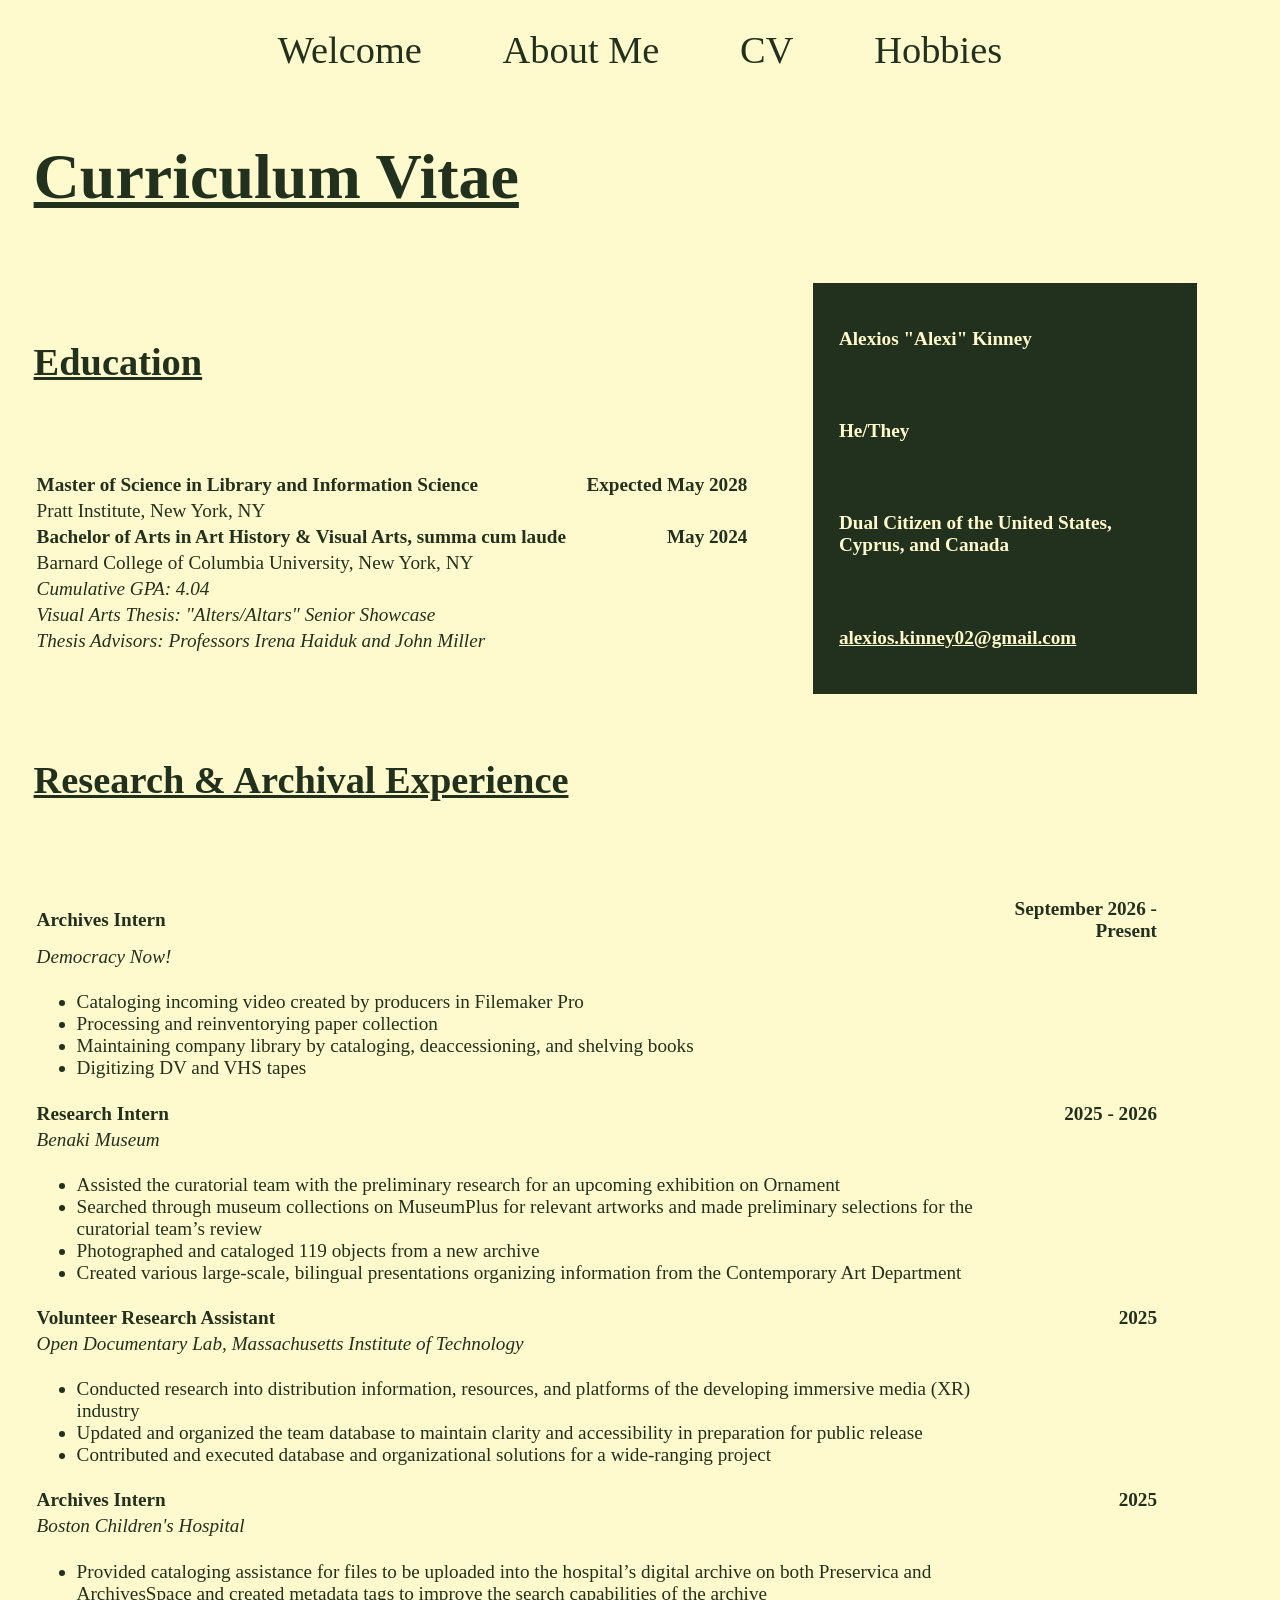
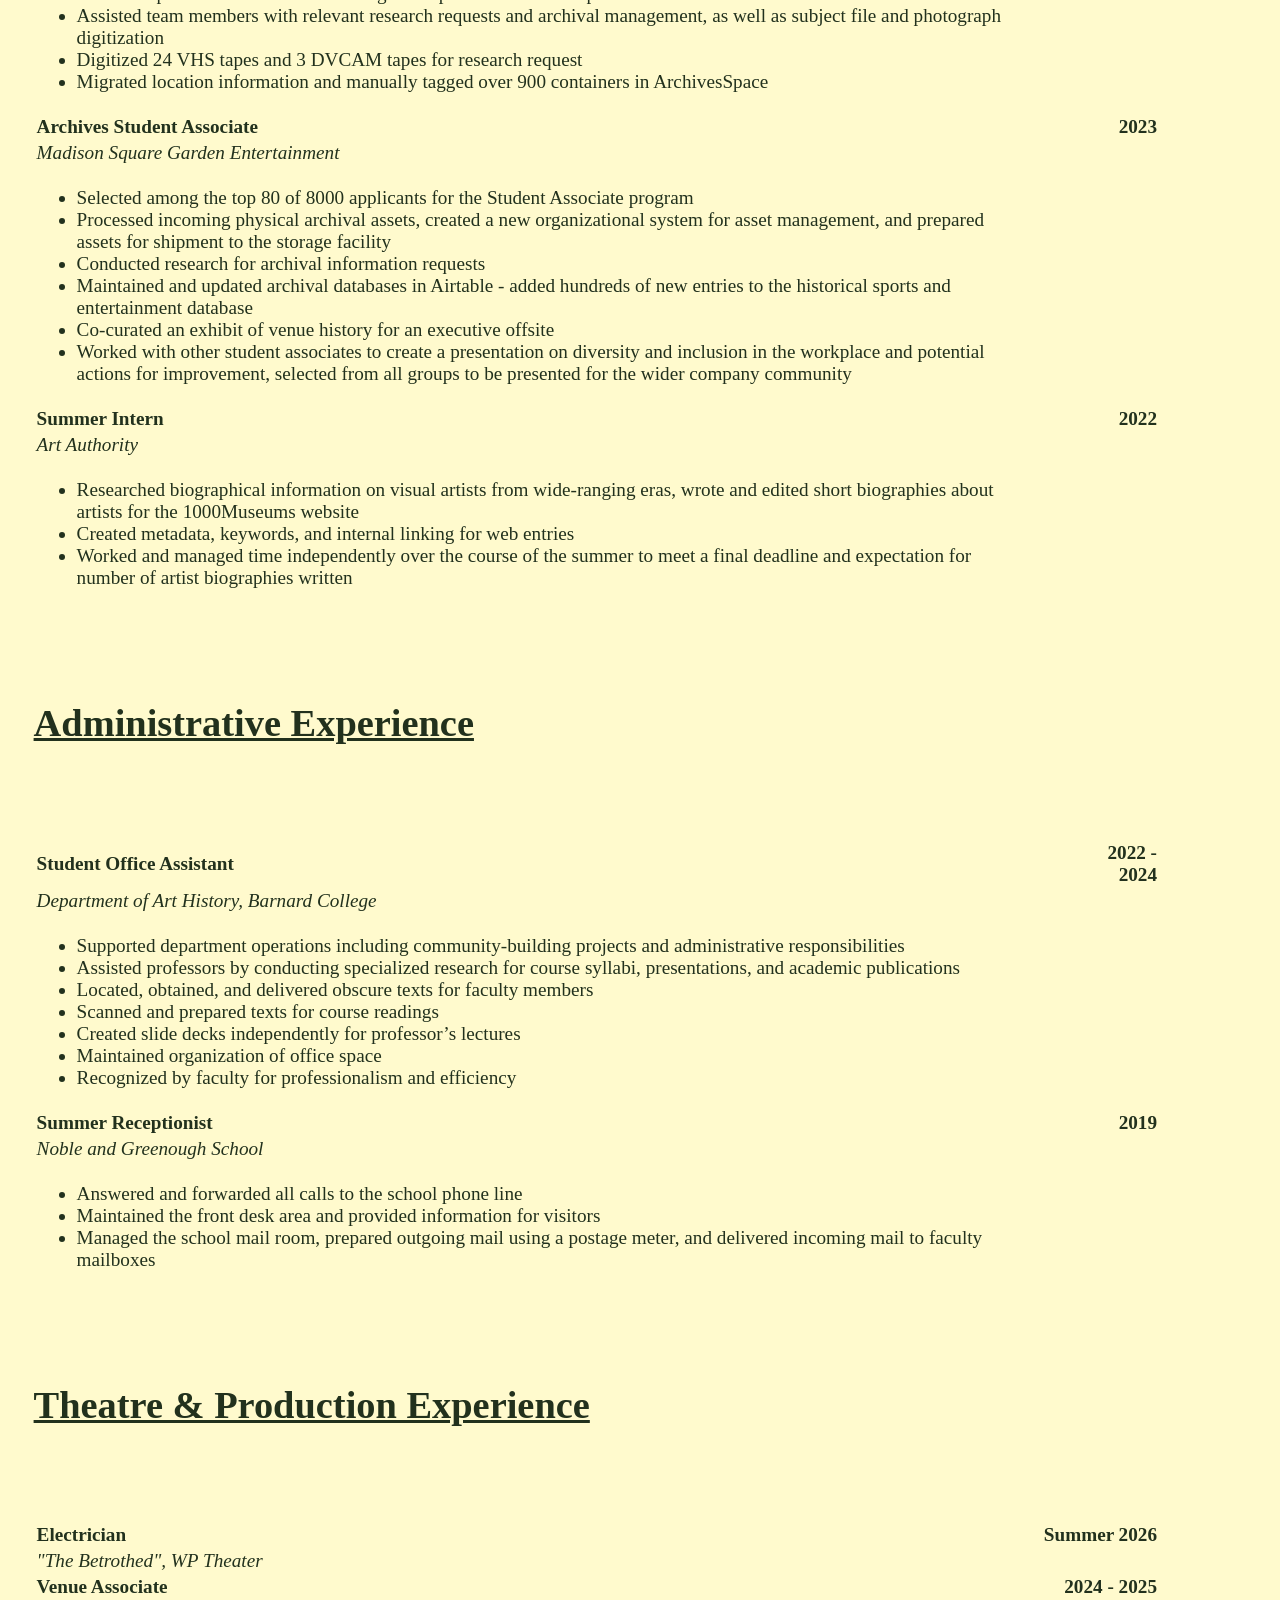
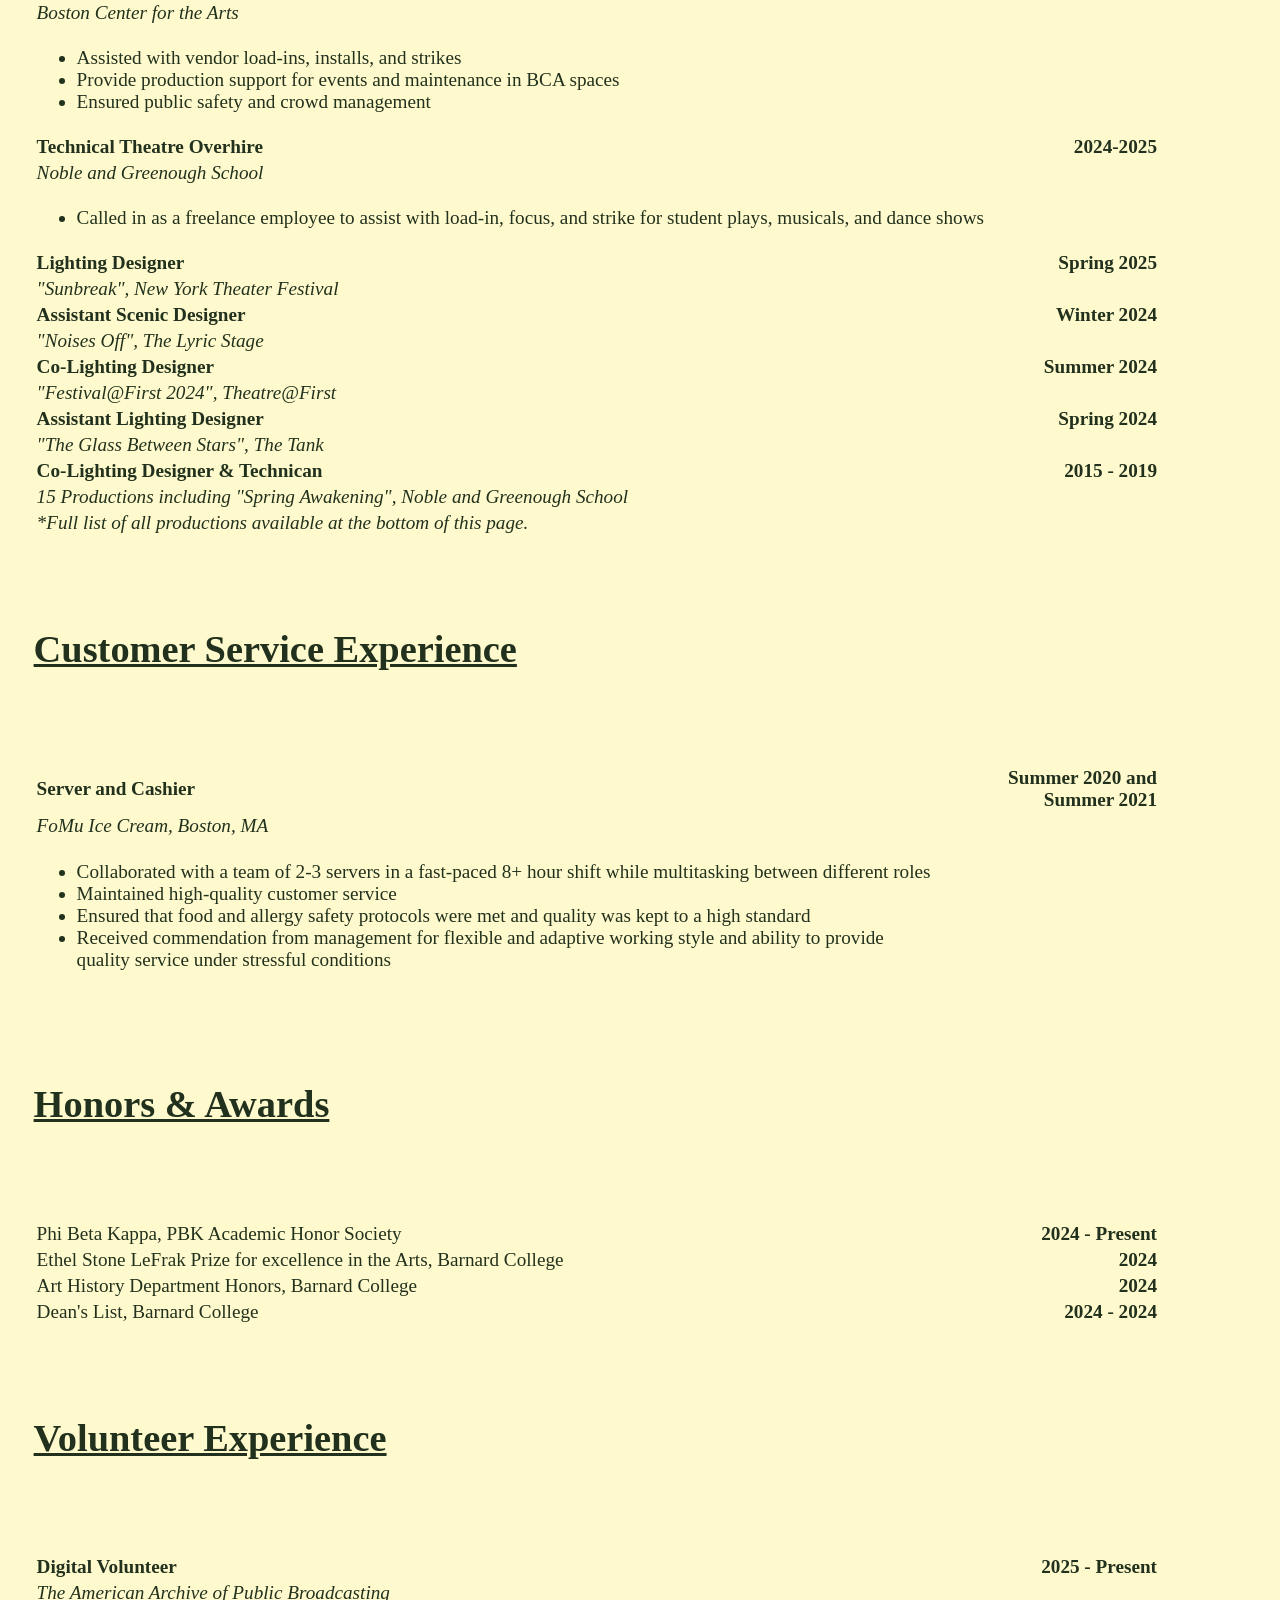
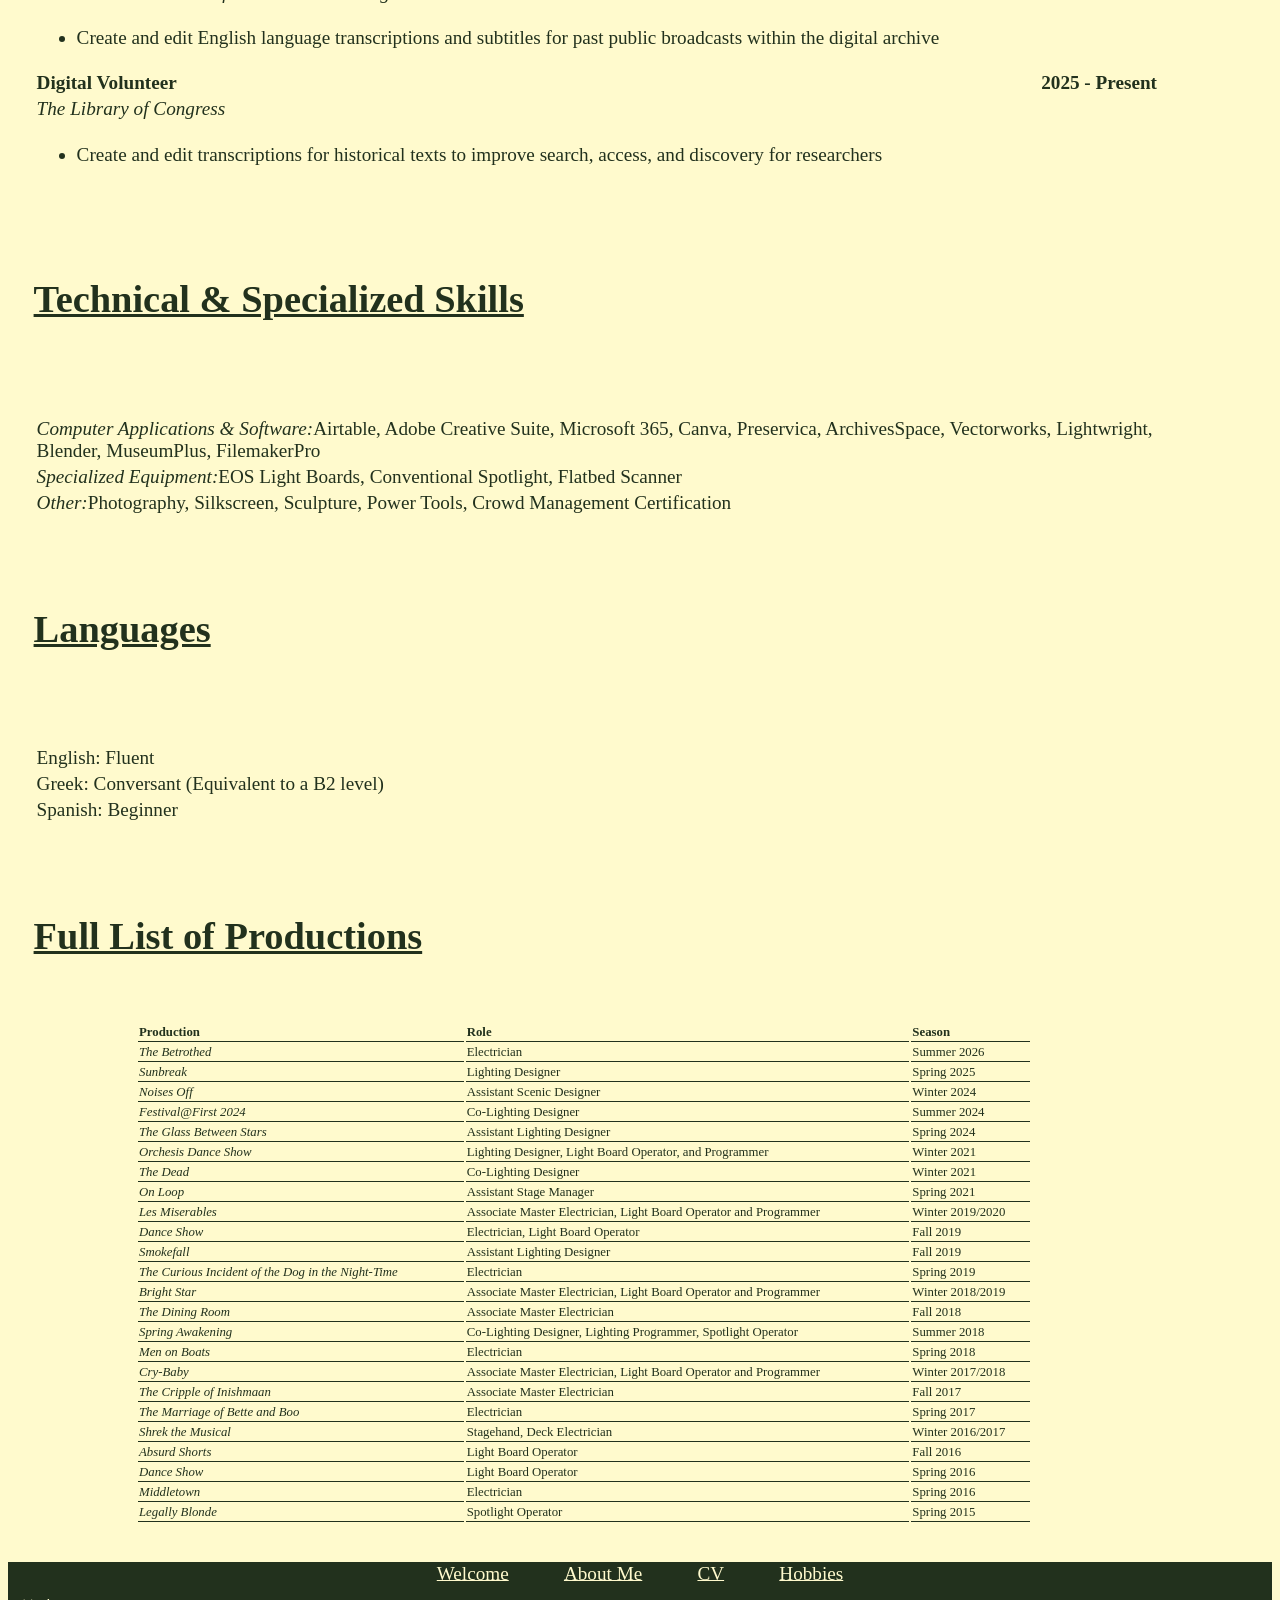
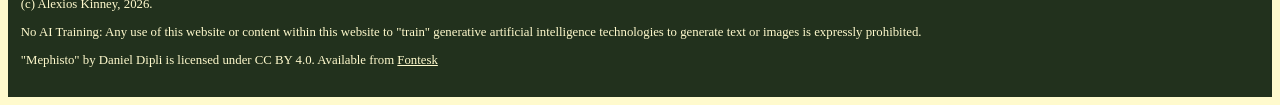
==== cv.html @ 1613f90e "Add files via upload" ====
<!doctype html>
<html lang="en">
    <head>
        <meta charset="UTF-8">
        <title>CV | Alexi's Site</title>
        <meta name="description" content="The author's curriculum vitae">
        <meta name="keywords" content="HTML, webpage, professional, libraries, archives, CV">
        <meta name="author" content="Alexios Kinney">
        <link rel="stylesheet" href="site_style.css">
    </head>

    <body>
        <div class="navigation">
            <a class="my-links" href="index.html">Welcome</a>
            <a class="my-links" href="aboutMe.html">About Me</a>
            <a class="my-links" href="cv.html">CV</a>
            <a class="my-links" href="hobbies.html">Hobbies</a>

        </div>

        <div class="heading_justified">
            <h1 class="about-title">Curriculum Vitae</h1>
        </div>
        <div class="row">
            <div class="cv-column-left">
                <div class="education">
                    <h2 class="cv-title">Education</h2>
                    <table class="education-tables">
                        <tr>
                            <th></th>
                            <th></th>
                        </tr>
                        <tr>
                            <!--Consulted W3Schools Website for Text Formatting: https://www.w3schools.com/html/html_formatting.asp-->
                            <!--The tables were already getting to busy, I found it easier to include HTML formatting over CSS-->
                            <td><strong>Master of Science in Library and Information Science</strong></td>
                            <td class="table-justify"><strong>Expected May 2028</strong></td>
                        </tr>
                        <tr>
                            <td>Pratt Institute, New York, NY</td>
                            <td></td>
                        </tr>
                        <tr>
                            <td><strong>Bachelor of Arts in Art History & Visual Arts, summa cum laude</strong></td>
                            <td class="table-justify"><strong>May 2024</strong></td>
                        </tr>
                        <tr>
                            <td>Barnard College of Columbia University, New York, NY</td>
                            <td></td>
                        </tr>
                        <tr>
                            <td><em>Cumulative GPA: 4.04</em></td>
                            <td></td>
                        </tr>
                         <tr>
                            <td><em>Visual Arts Thesis: "Alters/Altars" Senior Showcase</em></td>
                            <td></td>
                        </tr>
                         <tr>
                            <td><em>Thesis Advisors: Professors Irena Haiduk and John Miller</em></td>
                            <td></td>
                        </tr>
                    </table>
                </div>
            </div>
            <div class="bio-column-right">
                <h3 class="bio-info">Alexios "Alexi" Kinney</h3>
                <h3 class="bio-info">He/They</h3>
                <h3 class="bio-info">Dual Citizen of the United States, Cyprus, and Canada</h3>
                <h3 class="bio-info"><a class="outer-links" href="mailto:alexios.kinney02@gmail.com">alexios.kinney02@gmail.com</a></h3>
            </div>
        </div>
            <div class="cv-body">
                <div class="ra_experience">
                    <h3 class="cv-title">Research & Archival Experience</h3>
                    <table class="tables">
                         <tr>
                            <th></th>
                            <th></th>
                        </tr>
                        <tr>
                            <td><strong>Archives Intern</strong></td>
                            <td class="table-justify"><strong>September 2026 - Present</strong></td>
                        </tr>
                        <tr>
                            <td><em>Democracy Now!</em></td>
                            <td></td>
                        </tr>
                        <tr>
                            <td>
                                <ul>
                                    <li>Cataloging incoming video created by producers in Filemaker Pro</li>
                                    <li>Processing and reinventorying paper collection</li>
                                    <li>Maintaining company library by cataloging, deaccessioning, and shelving books</li>
                                    <li>Digitizing DV and VHS tapes</li>
                                </ul>
                            </td>
                        </tr>
                         <tr>
                            <td><strong>Research Intern</strong></td>
                            <td class="table-justify"><strong>2025 - 2026</strong></td>
                        </tr>
                        <tr>
                            <td><em>Benaki Museum</em></td>
                            <td></td>
                        </tr>
                        <tr>
                            <td>
                                <ul>
                                    <li>Assisted the curatorial team with the preliminary research for an upcoming exhibition on Ornament</li>
                                    <li>Searched through museum collections on MuseumPlus for relevant artworks and made preliminary selections for the curatorial team’s review</li>
                                    <li>Photographed and cataloged 119 objects from a new archive</li>
                                    <li>Created various large-scale, bilingual presentations organizing information from the Contemporary Art Department</li>
                                </ul>
                            </td>
                        </tr>
                          <tr>
                            <td><strong>Volunteer Research Assistant</strong></td>
                            <td class="table-justify"><strong>2025</strong></td>
                        </tr>
                        <tr>
                            <td><em>Open Documentary Lab, Massachusetts Institute of Technology</em></td>
                            <td></td>
                        </tr>
                        <tr>
                            <td>
                                <ul>
                                    <li>Conducted research into distribution information, resources, and platforms of the developing immersive media (XR) industry</li>
                                    <li>Updated and organized the team database to maintain clarity and accessibility in preparation for public release</li>
                                    <li>Contributed and executed database and organizational solutions for a wide-ranging project</li>
                                </ul>
                            </td>
                        </tr>
                         <tr>
                            <td><strong>Archives Intern</strong></td>
                            <td class="table-justify"><strong>2025</strong></td>
                        </tr>
                        <tr>
                            <td><em>Boston Children's Hospital</em></td>
                            <td></td>
                        </tr>
                        <tr>
                            <td>
                                <ul>
                                    <li>Provided cataloging assistance for files to be uploaded into the hospital’s digital archive on both Preservica and ArchivesSpace and created metadata tags to improve the search capabilities of the archive</li>
                                    <li>Assisted team members with relevant research requests and archival management, as well as subject file and photograph digitization</li>
                                    <li>Digitized 24 VHS tapes and 3 DVCAM tapes for research request</li>
                                    <li>Migrated location information and manually tagged over 900 containers in ArchivesSpace</li>
                                </ul>
                            </td>
                        </tr>
                        <tr>
                            <td><strong>Archives Student Associate</strong></td>
                            <td class="table-justify"><strong>2023</strong></td>
                        </tr>
                        <tr>
                            <td><em>Madison Square Garden Entertainment</em></td>
                            <td></td>
                        </tr>
                        <tr>
                            <td>
                                <ul>
                                    <li>Selected among the top 80 of 8000 applicants for the Student Associate program</li>
                                    <li>Processed incoming physical archival assets, created a new organizational system for asset management, and prepared assets for shipment to the storage facility</li>
                                    <li>Conducted research for archival information requests</li>
                                    <li>Maintained and updated archival databases in Airtable - added hundreds of new entries to the historical sports and entertainment database</li>
                                    <li>Co-curated an exhibit of venue history for an executive offsite</li>
                                    <li>Worked with other student associates to create a presentation on diversity and inclusion in the workplace and potential actions for improvement, selected from all groups to be presented for the wider company community</li>
                                </ul>
                            </td>
                        </tr>
                         <tr>
                            <td><strong>Summer Intern</strong></td>
                            <td class="table-justify"><strong>2022</strong></td>
                        </tr>
                        <tr>
                            <td><em>Art Authority</em></td>
                            <td></td>
                        </tr>
                        <tr>
                            <td>
                                <ul>
                                    <li>Researched biographical information on visual artists from wide-ranging eras, wrote and edited short biographies about artists for the 1000Museums website</li>
                                    <li>Created metadata, keywords, and internal linking for web entries</li>
                                    <li>Worked and managed time independently over the course of the summer to meet a final deadline and expectation for number of artist biographies written</li>
                                </ul>
                            </td>
                        </tr>
                    </table>
                </div>
                <div class="a-experience">
                    <h3 class="cv-title">Administrative Experience</h3>
                    <table class="tables">
                         <tr>
                            <th></th>
                            <th></th>
                        </tr>
                        <tr>
                            <td><strong>Student Office Assistant</strong></td>
                            <td class="table-justify"><strong>2022 - 2024</strong></td>
                        </tr>
                        <tr>
                            <td><em>Department of Art History, Barnard College</em></td>
                            <td></td>
                        </tr>
                        <tr>
                            <td>
                                <ul>
                                    <li>Supported department operations including community-building projects and administrative responsibilities</li>
                                    <li>Assisted professors by conducting specialized research for course syllabi, presentations, and academic publications</li>
                                    <li>Located, obtained, and delivered obscure texts for faculty members</li>
                                    <li>Scanned and prepared texts for course readings</li>
                                    <li>Created slide decks independently for professor’s lectures</li>
                                    <li>Maintained organization of office space</li>
                                    <li>Recognized by faculty for professionalism and efficiency</li>
                                </ul>
                            </td>
                        </tr>
                        <tr>
                            <td><strong>Summer Receptionist</strong></td>
                            <td class="table-justify"><strong>2019</strong></td>
                        </tr>
                        <tr>
                            <td><em>Noble and Greenough School</em></td>
                            <td></td>
                        </tr>
                        <tr>
                            <td>
                                <ul>
                                    <li>Answered and forwarded all calls to the school phone line</li>
                                    <li>Maintained the front desk area and provided information for visitors</li>
                                    <li>Managed the school mail room, prepared outgoing mail using a postage meter, and delivered incoming mail to faculty mailboxes</li>
                                </ul>
                            </td>
                        </tr>
                        </table>
                </div>
                <div class="tp-experience">
                    <h3 class="cv-title">Theatre & Production Experience</h3>
                    <table class="tables">
                         <tr>
                            <th></th>
                            <th></th>
                        </tr>
                        <tr>
                            <td><strong>Electrician</strong></td>
                            <td class="table-justify"><strong>Summer 2026</strong></td>
                        </tr>
                        <tr>
                            <td><em>"The Betrothed", WP Theater</em></td>
                        </tr>
                        <tr>
                            <td><strong>Venue Associate</strong></td>
                            <td class="table-justify"><strong>2024 - 2025</strong></td>
                        </tr>
                        <tr>
                            <td><em>Boston Center for the Arts</em></td>
                            <td></td>
                        </tr>
                        <tr>
                            <td>
                                <ul>
                                    <li>Assisted with vendor load-ins, installs, and strikes</li>
                                    <li>Provide production support for events and maintenance in BCA spaces</li>
                                    <li>Ensured public safety and crowd management</li>
                                </ul>
                            </td>
                        </tr>
                        <tr>
                            <td><strong>Technical Theatre Overhire</strong></td>
                            <td class="table-justify"><strong>2024-2025</strong></td>
                        </tr>
                        <tr>
                            <td><em>Noble and Greenough School</em></td>
                            <td></td>
                        </tr>
                        <tr>
                            <td>
                                <ul>
                                    <li>Called in as a freelance employee to assist with load-in, focus, and strike for student plays, musicals, and dance shows</li>
                                </ul>
                            </td>
                        </tr>
                         <tr>
                            <td><strong>Lighting Designer</strong></td>
                            <td class="table-justify"><strong>Spring 2025</strong></td>
                        </tr>
                        <tr>
                            <td><em>"Sunbreak", New York Theater Festival</em></td>
                            <td></td>
                        </tr>
                         <tr>
                            <td><strong>Assistant Scenic Designer</strong></td>
                            <td class="table-justify"><strong>Winter 2024</strong></td>
                        </tr>
                        <tr>
                            <td><em>"Noises Off", The Lyric Stage</em></td>
                            <td></td>
                        </tr>
                         <tr>
                            <td><strong>Co-Lighting Designer</strong></td>
                            <td class="table-justify"><strong>Summer 2024</strong></td>
                        </tr>
                        <tr>
                            <td><em>"Festival@First 2024", Theatre@First</em></td>
                            <td></td>
                        </tr>
                         <tr>
                            <td><strong>Assistant Lighting Designer</strong></td>
                            <td class="table-justify"><strong>Spring 2024</strong></td>
                        </tr>
                        <tr>
                            <td><em>"The Glass Between Stars", The Tank</em></td>
                            <td></td>
                        </tr>
                         <tr>
                            <td><strong>Co-Lighting Designer & Technican</strong></td>
                            <td class="table-justify"><strong>2015 - 2019</strong></td>
                        </tr>
                        <tr>
                            <td><em>15 Productions including "Spring Awakening", Noble and Greenough School</em></td>
                            <td></td>
                        </tr>
                        <tr>
                            <td><em>*Full list of all productions available at the bottom of this page.</em></td>
                            <td></td>
                        </tr>
                        </table>
                </div>
                <div class="cs-experience">
                    <h3 class="cv-title">Customer Service Experience</h3>
                    <table class="tables">
                         <tr>
                            <th></th>
                            <th></th>
                        </tr>
                        <tr>
                            <td><strong>Server and Cashier</strong></td>
                            <td class="table-justify"><strong>Summer 2020 and Summer 2021</strong></td>
                        </tr>
                        <tr>
                            <td><em>FoMu Ice Cream, Boston, MA</em></td>
                            <td></td>
                        </tr>
                        <tr>
                            <td>
                                <ul>
                                    <li>Collaborated with a team of 2-3 servers in a fast-paced 8+ hour shift while multitasking between different roles</li>
                                    <li>Maintained high-quality customer service</li>
                                    <li>Ensured that food and allergy safety protocols were met and quality was kept to a high standard</li>
                                    <li>Received commendation from management for flexible and adaptive working style and ability to provide quality service under stressful conditions</li>
                                </ul>
                            </td>
                        </tr>
                        </table>
                </div>
                <div class="honors-awards">
                    <h3 class="cv-title">Honors & Awards</h3>
                    <table class="tables">
                        <tr>
                            <th></th>
                            <th></th>
                        </tr>
                        <tr>
                            <td>Phi Beta Kappa, PBK Academic Honor Society</td>
                            <td class="table-justify"><strong>2024 - Present</strong></td>
                        </tr>
                        <tr>
                            <td>Ethel Stone LeFrak Prize for excellence in the Arts, Barnard College</td>
                            <td class="table-justify"><strong>2024</strong></td>
                        </tr>
                        <tr>
                            <td>Art History Department Honors, Barnard College</td>
                            <td class="table-justify"><strong>2024</strong></td>
                        </tr>
                        <tr>
                            <td>Dean's List, Barnard College</td>
                            <td class="table-justify"><strong>2024 - 2024</strong></td>
                        </tr>
                    </table>
                </div>
                <div class="volunteer-experience">
                    <h3 class="cv-title">Volunteer Experience</h3>
                    <table class="tables">
                         <tr>
                            <th></th>
                            <th></th>
                        </tr>
                        <tr>
                            <td><strong>Digital Volunteer</strong></td>
                            <td class="table-justify"><strong>2025 - Present</strong></td>
                        </tr>
                        <tr>
                            <td><em>The American Archive of Public Broadcasting</em></td>
                            <td></td>
                        </tr>
                        <tr>
                            <td>
                                <ul>
                                    <li>Create and edit English language transcriptions and subtitles for past public broadcasts within the digital archive</li>
                                </ul>
                            </td>
                        </tr>
                        <tr>
                            <td><strong>Digital Volunteer</strong></td>
                            <td class="table-justify"><strong>2025 - Present</strong></td>
                        </tr>
                        <tr>
                            <td><em>The Library of Congress</em></td>
                            <td></td>
                        </tr>
                        <tr>
                            <td>
                                <ul>
                                    <li>Create and edit transcriptions for historical texts to improve search, access, and discovery for researchers</li>
                                </ul>
                            </td>
                        </tr>
                        </table>
                </div>
                <div class="tech-skills">
                    <h3 class="cv-title">Technical & Specialized Skills</h3>
                    <table class="tables">
                        <tr>
                            <th></th>
                        </tr>
                        <tr>
                            <td><em>Computer Applications & Software:</em>Airtable, Adobe Creative Suite, Microsoft 365, Canva, Preservica, ArchivesSpace, Vectorworks, Lightwright, Blender, MuseumPlus, FilemakerPro</td>
                        </tr>
                        <tr>
                            <td><em>Specialized Equipment:</em>EOS Light Boards, Conventional Spotlight, Flatbed Scanner</td>
                        </tr>
                        <tr>
                            <td><em>Other:</em>Photography, Silkscreen, Sculpture, Power Tools, Crowd Management Certification</td>
                        </tr>
                    </table>
                </div>
                <div class="languages">
                    <h3 class="cv-title">Languages</h3>
                    <table class="tables">
                        <tr>
                            <th></th>
                        </tr>
                        <tr>
                            <td>English: Fluent</td>
                        </tr>
                        <tr>
                            <td>Greek: Conversant (Equivalent to a B2 level)</td>
                        </tr>
                        <tr>
                            <td>Spanish: Beginner</td>
                        </tr>
                    </table>
                </div>
                <div class="full-list-productions">
                    <h3 class="cv-title">Full List of Productions</h3>
                    <table id="cv-productions">
                        <tr>
                            <th class="productions-table-borders"><strong>Production</strong></th>
                            <th class="productions-table-borders"><strong>Role</strong></th>
                            <th class="productions-table-borders"><strong>Season</strong></th>
                        </tr>
                        <tr>
                            <td class="productions-table-borders"><em>The Betrothed</em></td>
                            <td class="productions-table-borders">Electrician</td>
                            <td class="productions-table-borders">Summer 2026</td>
                        </tr>
                        <tr>
                            <td class="productions-table-borders"><em>Sunbreak</em></td>
                            <td class="productions-table-borders">Lighting Designer</td>
                            <td class="productions-table-borders">Spring 2025</td>
                        </tr>
                        <tr>
                            <td class="productions-table-borders"><em>Noises Off</em></td>
                            <td class="productions-table-borders">Assistant Scenic Designer</td>
                            <td class="productions-table-borders">Winter 2024</td>
                        </tr>
                        <tr>
                            <td class="productions-table-borders"><em>Festival@First 2024</em></td>
                            <td class="productions-table-borders">Co-Lighting Designer</td>
                            <td class="productions-table-borders">Summer 2024</td>
                        </tr>
                        <tr>
                            <td class="productions-table-borders"><em>The Glass Between Stars</em></td>
                            <td class="productions-table-borders">Assistant Lighting Designer</td>
                            <td class="productions-table-borders">Spring 2024</td>
                        </tr>
                        <tr>
                            <td class="productions-table-borders"><em>Orchesis Dance Show</em></td>
                            <td class="productions-table-borders">Lighting Designer, Light Board Operator, and Programmer</td>
                            <td class="productions-table-borders">Winter 2021</td>
                        </tr>
                        <tr>
                            <td class="productions-table-borders"><em>The Dead</em></td>
                            <td class="productions-table-borders">Co-Lighting Designer</td>
                            <td class="productions-table-borders">Winter 2021</td>
                        </tr>
                        <tr>
                            <td class="productions-table-borders"><em>On Loop</em></td>
                            <td class="productions-table-borders">Assistant Stage Manager</td>
                            <td class="productions-table-borders">Spring 2021</td>
                        </tr>
                        <tr>
                            <td class="productions-table-borders"><em>Les Miserables</em></td>
                            <td class="productions-table-borders">Associate Master Electrician, Light Board Operator and Programmer</td>
                            <td class="productions-table-borders">Winter 2019/2020</td>
                        </tr>
                        <tr>
                            <td class="productions-table-borders"><em>Dance Show</em></td>
                            <td class="productions-table-borders">Electrician, Light Board Operator</td>
                            <td class="productions-table-borders">Fall 2019</td>
                        </tr>
                        <tr>
                            <td class="productions-table-borders"><em>Smokefall</em></td>
                            <td class="productions-table-borders">Assistant Lighting Designer</td>
                            <td class="productions-table-borders">Fall 2019</td>
                        </tr>
                        <tr>
                            <td class="productions-table-borders"><em>The Curious Incident of the Dog in the Night-Time</em></td>
                            <td class="productions-table-borders">Electrician</td>
                            <td class="productions-table-borders">Spring 2019</td>
                        </tr>
                        <tr>
                            <td class="productions-table-borders"><em>Bright Star</em></td>
                            <td class="productions-table-borders">Associate Master Electrician, Light Board Operator and Programmer</td>
                            <td class="productions-table-borders">Winter 2018/2019</td>
                        </tr>
                        <tr>
                            <td class="productions-table-borders"><em>The Dining Room</em></td>
                            <td class="productions-table-borders">Associate Master Electrician</td>
                            <td class="productions-table-borders">Fall 2018</td>
                        </tr>
                        <tr>
                            <td class="productions-table-borders"><em>Spring Awakening</em></td>
                            <td class="productions-table-borders">Co-Lighting Designer, Lighting Programmer, Spotlight Operator</td>
                            <td class="productions-table-borders">Summer 2018</td>
                        </tr>
                        <tr>
                            <td class="productions-table-borders"><em>Men on Boats</em></td>
                            <td class="productions-table-borders">Electrician</td>
                            <td class="productions-table-borders">Spring 2018</td>
                        </tr>
                        <tr>
                            <td class="productions-table-borders"><em>Cry-Baby</em></td>
                            <td class="productions-table-borders">Associate Master Electrician, Light Board Operator and Programmer</td>
                            <td class="productions-table-borders">Winter 2017/2018</td>
                        </tr>
                        <tr>
                            <td class="productions-table-borders"><em>The Cripple of Inishmaan</em></td>
                            <td class="productions-table-borders">Associate Master Electrician</td>
                            <td class="productions-table-borders">Fall 2017</td>
                        </tr>
                        <tr>
                            <td class="productions-table-borders"><em>The Marriage of Bette and Boo</em></td>
                            <td class="productions-table-borders">Electrician</td>
                            <td class="productions-table-borders">Spring 2017</td>
                        </tr>
                        <tr>
                            <td class="productions-table-borders"><em>Shrek the Musical</em></td>
                            <td class="productions-table-borders">Stagehand, Deck Electrician</td>
                            <td class="productions-table-borders">Winter 2016/2017</td>
                        </tr>
                        <tr>
                            <td class="productions-table-borders"><em>Absurd Shorts</em></td>
                            <td class="productions-table-borders">Light Board Operator</td>
                            <td class="productions-table-borders">Fall 2016</td>
                        </tr>
                        <tr>
                            <td class="productions-table-borders"><em>Dance Show</em></td>
                            <td class="productions-table-borders">Light Board Operator</td>
                            <td class="productions-table-borders">Spring 2016</td>
                        </tr>
                        <tr>
                            <td class="productions-table-borders"><em>Middletown</em></td>
                            <td class="productions-table-borders">Electrician</td>
                            <td class="productions-table-borders">Spring 2016</td>
                        </tr>
                        <tr>
                            <td class="productions-table-borders"><em>Legally Blonde</em></td>
                            <td class="productions-table-borders">Spotlight Operator</td>
                            <td class="productions-table-borders">Spring 2015</td>
                        </tr>
                    </table>
                </div>
            </div>
    

        <div class="footer">
            <div class="footer-links">
                <a class="small-links" href="index.html">Welcome</a>
                <a class="small-links" href="aboutMe.html">About Me</a>
                <a class="small-links" href="cv.html">CV</a>
                <a class="small-links" href="hobbies.html">Hobbies</a>
            </div>
            <p class="required-footer">(c) Alexios Kinney, 2026.</p>
            <p class="required-footer"> No AI Training: Any use of this website or content within this website to "train" generative artificial intelligence technologies to generate text or images is expressly prohibited.</p>
             <p class="required-footer">"Mephisto" by Daniel Dipli is licensed under CC BY 4.0. Available from <a class="outer-links" href="https://fontesk.com/mephisto-font/" target="_blank">Fontesk</a></p>
        </div>
    </body>
</html>
---- site_style.css ----
/* Consulted Mozilla Website for importing fonts: https://developer.mozilla.org/en-US/docs/Web/CSS/Reference/At-rules/@font-face */
            @font-face{
                font-family: mephisto;
                src:url('assets/Mephisto font/Mephisto.ttf');
            }
            #welcome{
                background-image: url('assets/welcomebackground.jpg'); 
                background-position: center center;
                background-attachment: fixed;
            }
            /* Consulted Mozilla Website for formatting Flexbox: https://css-tricks.com/snippets/css/a-guide-to-flexbox/ */
            .welcome-body{
                display: flex;
                justify-content: center;
                align-content: center;
                align-items: center;
                flex-direction: column;
                margin-bottom: 25vh;
                margin-top: 25vh;
            }
            .welcome-title{
                font-family: mephisto;
                color: white;
                text-align: center;
                font-size: 10em;
            }
            .button{
                font-size: 3em;
                cursor:url(assets/cursor.png), pointer;
            }
            body{
                background-color:lemonchiffon;
                /* Consulted Mozilla Website for cursors: https://developer.mozilla.org/en-US/docs/Web/CSS/Reference/Properties/cursor */
                cursor:url(assets/cursor.png), pointer;
            }
            .navigation{
                margin-top: 1.75em;
                margin-bottom: 1.75em;
                text-align: center;
            }
            .my-links{
                font-family: mephisto;
                font-size: 3vw;
                text-decoration: none;
                padding: 1em;
                color:#22311d;
                cursor:url(assets/cursor.png), pointer;
            }
            .heading_justified{
                margin-top: 2vw;
                margin-bottom: 2vw;
                text-align: left;
            }
            .about-title{
                font-family: mephisto;
                font-size: 5vw;
                text-decoration: underline;
                padding: 2vw;
                color:#22311d;
            }
            /* Consulted Mozilla Website for formatting grids: https://css-tricks.com/complete-guide-css-grid-layout/ */
            .row{
                display: grid;
                grid-template-columns: auto auto auto;
            }
            .column-left{
                width: 50vw;
            }
            .column-right{
                width: 50vw;
            }
            .me-photo{
                display: block;
                margin: auto;
                width: 30vw;
            }
            .about-me-text{
                font-family:Georgia, 'Times New Roman', Times, serif;
                font-size: 1.5vw;
                padding: 2vw;
                text-align: left;
                color:#22311d;
            }
            .me-title{
                font-family:Georgia, 'Times New Roman', Times, serif;
                font-size: 1.5vw;
                text-align: center;
                color:#22311d;
            }
            #research-interests{
                font-family: mephisto;
                font-size: 3vw;
                text-decoration: underline;
                padding: 2vw;
                color:#22311d;
            }
            #research-list{
                font-family:Georgia, 'Times New Roman', Times, serif;
                font-size: 1.5vw;
                padding: 2vw;
                text-align: left;
                color:#22311d;
            }
            .footer{
                height: 15vh;
                background-color:#22311d;
                cursor:url(assets/cursor.png), pointer;
            }
            .footer-links{
                text-align: center;
            }
            .required-footer{
                font-family:Georgia, 'Times New Roman', Times, serif;
                font-size: 1vw;
                text-align: left;
                color:lemonchiffon;
                padding-left:1vw;
            }
            .small-links{
                font-family: mephisto;
                font-size: 1.5vw;
                text-align: center;
                color:lemonchiffon;
                padding: 2vw;
                cursor:url(assets/cursor.png), pointer;
            }
            .cv-column-left{
                width: 60vw;
            }
            .bio-column-right{
                width: 30vw;
                background-color:#22311d;
            }
            .bio-info{
                font-family:Georgia, 'Times New Roman', Times, serif;
                font-size:1.5vw;
                padding: 2vw;
                text-align: left;
                color:lemonchiffon;
            }
            .education{
                text-align: left;
                color:#22311d;
            }
            .cv-title{
                padding: 2vw;
                font-family: mephisto;
                font-size:3vw;
                text-decoration: underline;
                color:#22311d;
            }
            .tables{
                padding: 2vw;
                width: 92vw;
                font-family: Georgia, 'Times New Roman', Times, serif;
                font-size:1.5vw;
                color:#22311d;
            }
            .education-tables{
                width: 60vw;
                padding: 2vw;
                font-family: Georgia, 'Times New Roman', Times, serif;
                font-size:1.5vw;
                color:#22311d;
            }
            .table-justify{
                text-align: right;
            }
            #cv-productions{
                width: 80vw;
                padding-left: 10vw;
                padding-bottom: 3vw;
                text-align: left;
                font-family:Georgia, 'Times New Roman', Times, serif;
                font-size: 1vw;
                color:#22311d;
            }
            .productions-table-borders{
                border-bottom: 1px solid #22311d;
            }
            .hobby-row{
                display: grid;
                grid-template-columns: auto auto;
                grid-template-rows: repeat(2,40vw);
                gap: 5vw;
                height: 30vw;
                padding-bottom: 20vw;
            }
            .hobbies-column-left{
                width: 40vw;
                height: 40vw;
                padding: 3vw;
                border-radius: 2vw;
                background-color: #22311d;
            }
            .hobbies-column-right{
                width: 40vw;
                height: 40vw;
                border-radius: 2vw;
                padding: 3vw;
                background-color: #22311d;
            }
            .hobbies-title{
                font-family: mephisto;
                font-size:3vw;
                text-decoration: underline;
                color:lemonchiffon;
            }
            .inner-grid{
                display:grid;
                grid-template-columns: repeat(3, 1fr);
                gap:1vw;
                padding-left:1vw;
            }
            .work{
                width:10vw;
                height:auto;
                padding:1vw;
            }
            #speedpaint-video{
                width:30vw;
                height:auto;
            }
            .hobbies-subtitle{
                font-family: mephisto;
                font-size:2vw;
                text-decoration: none;
                color:lemonchiffon;
            }
            ol{
                font-family:Georgia, 'Times New Roman', Times, serif;
                font-size: 1.5vw;
                padding: 2vw;
                text-align: left;
                color:lemonchiffon;
            }
            p{
                cursor:url(assets/cursor.png), pointer;
            }
            /* Consulted W3 Schools Website for link styling: https://www.w3schools.com/css/css_link.asp */
            .outer-links {
                color: lemonchiffon;
                cursor:url(assets/cursor.png), pointer;
            }
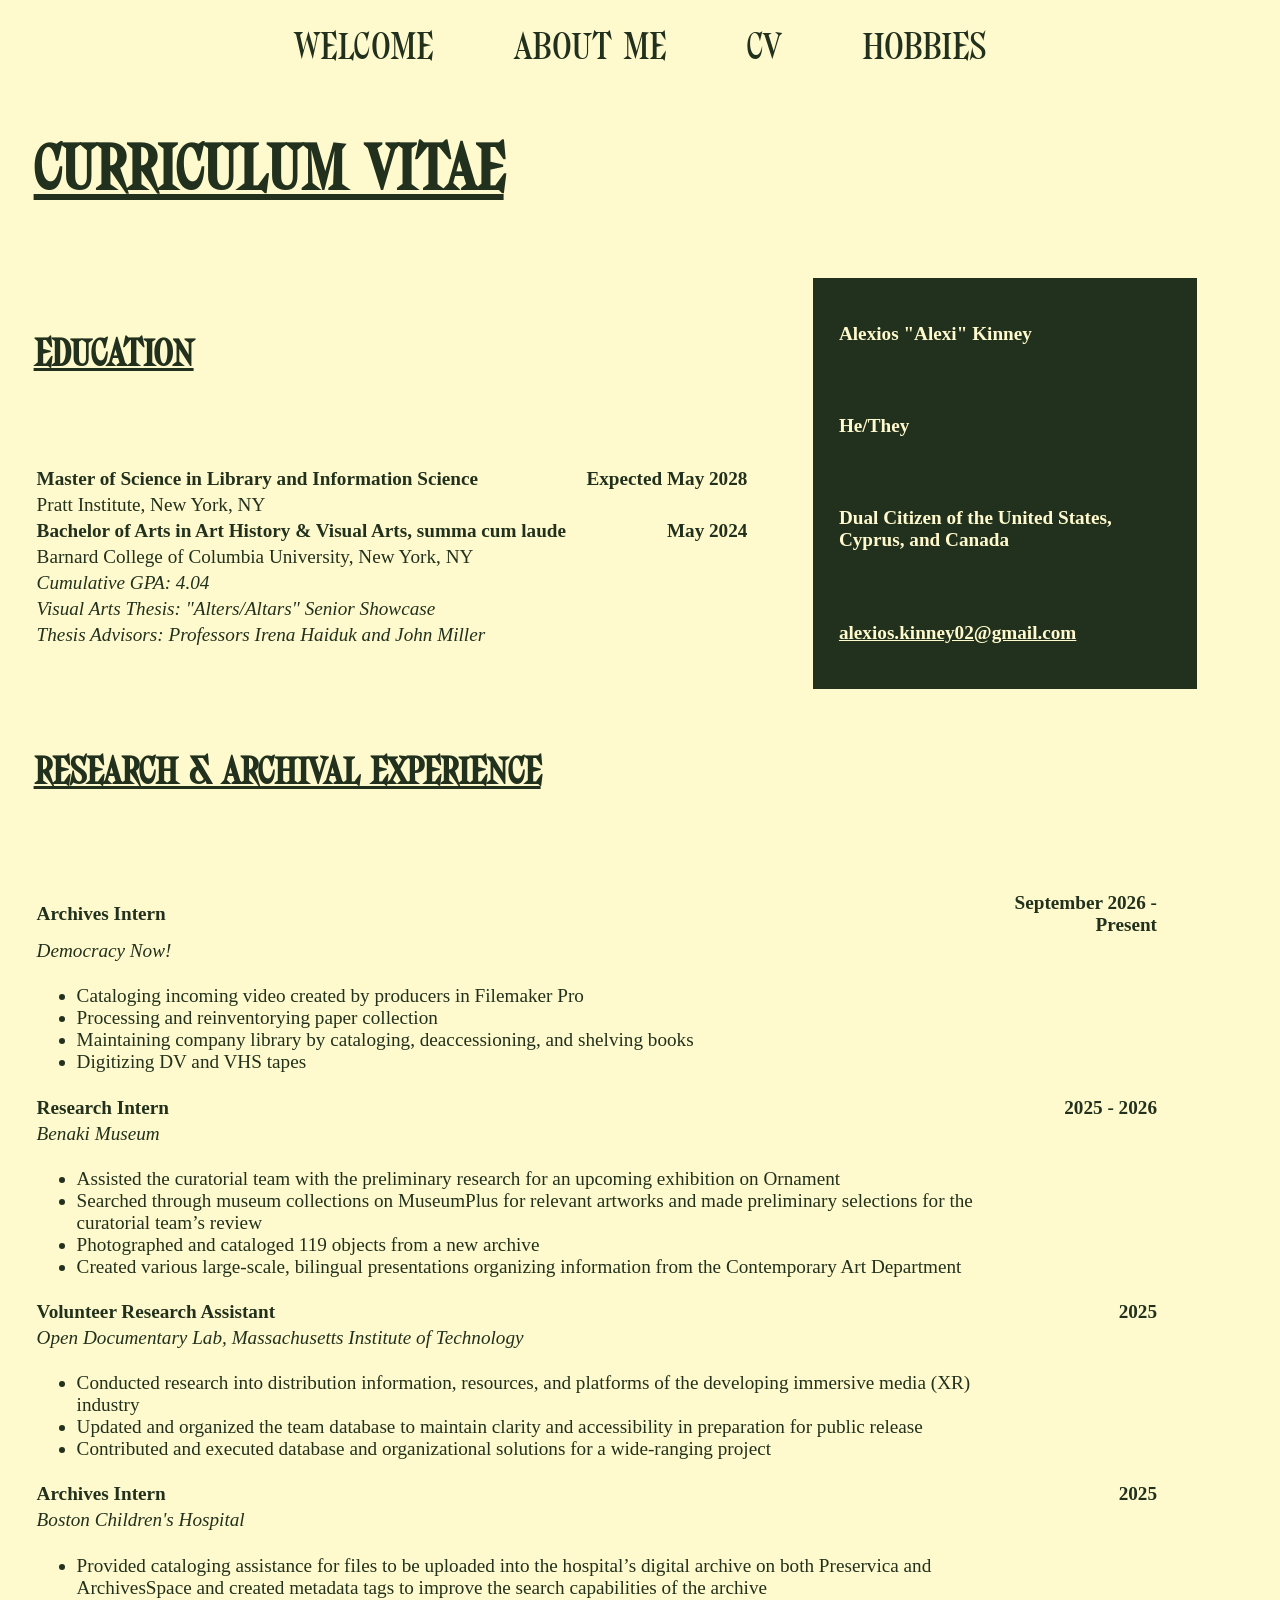
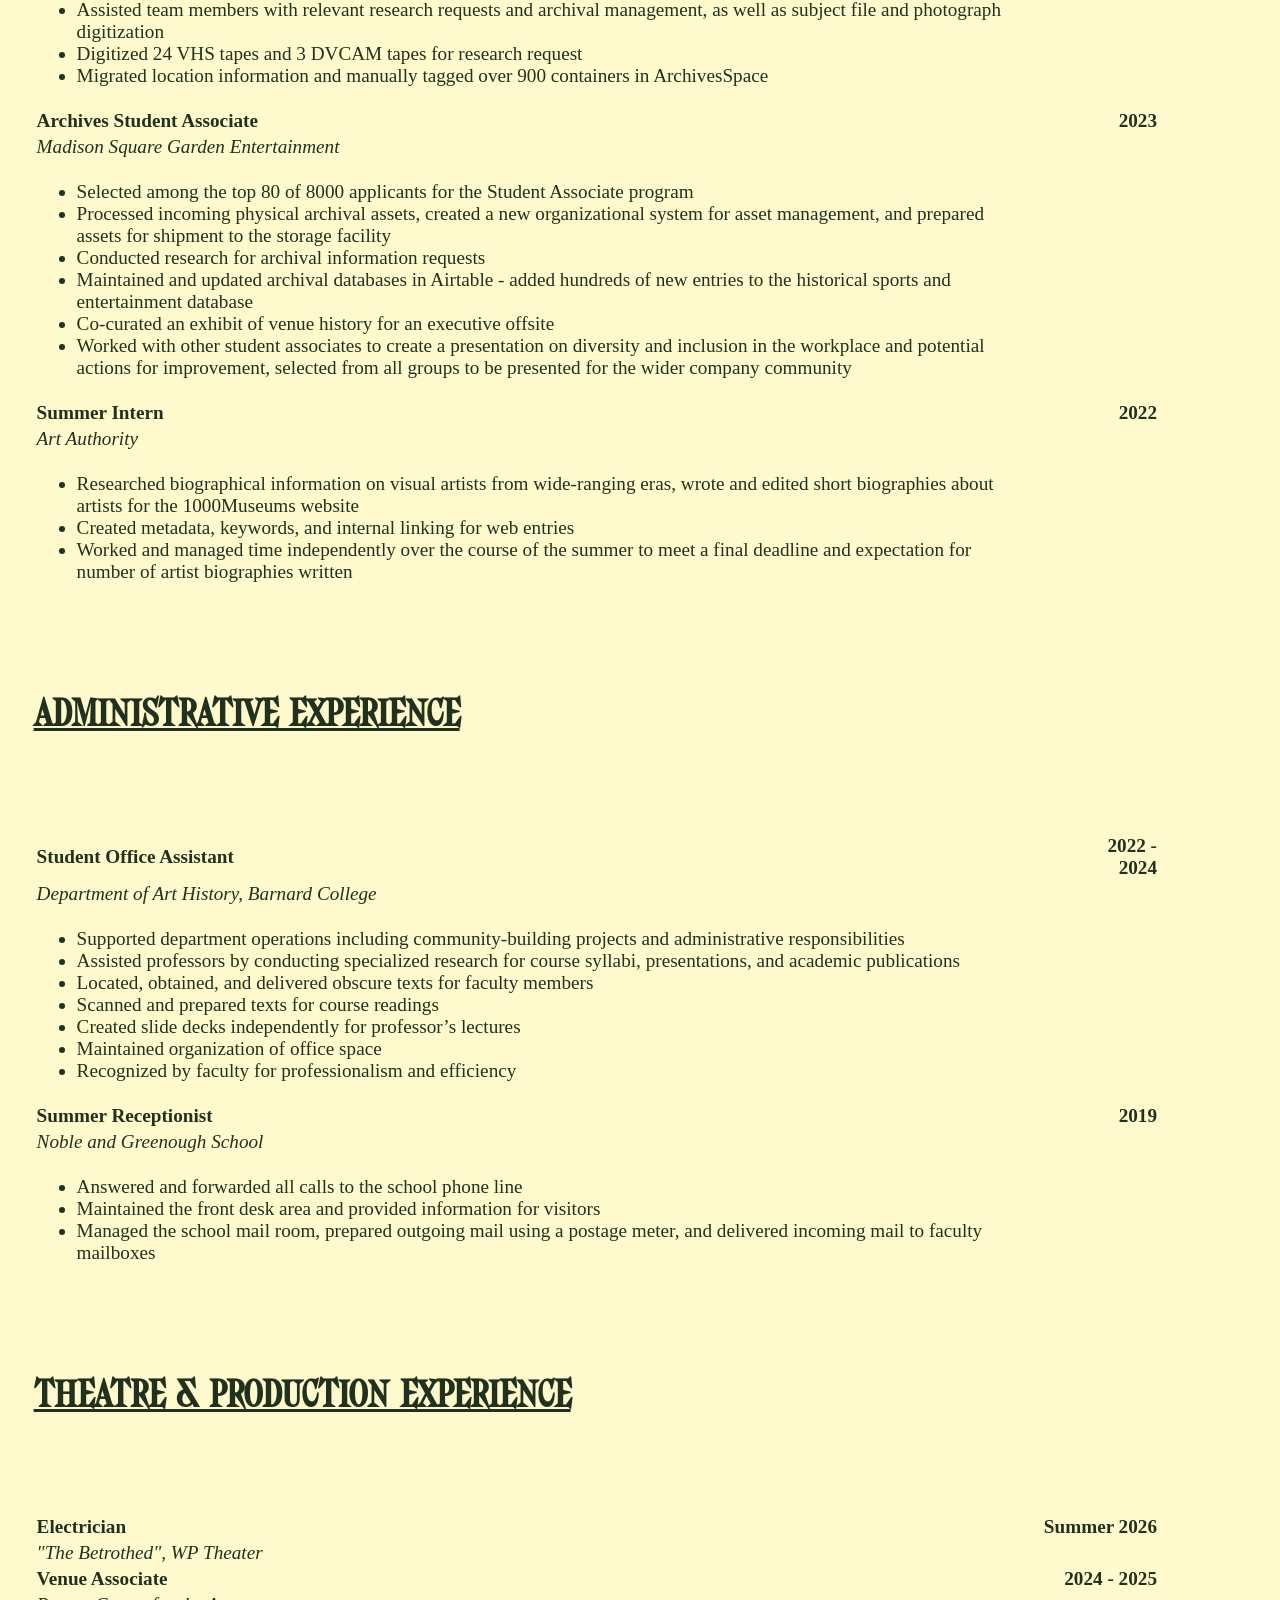
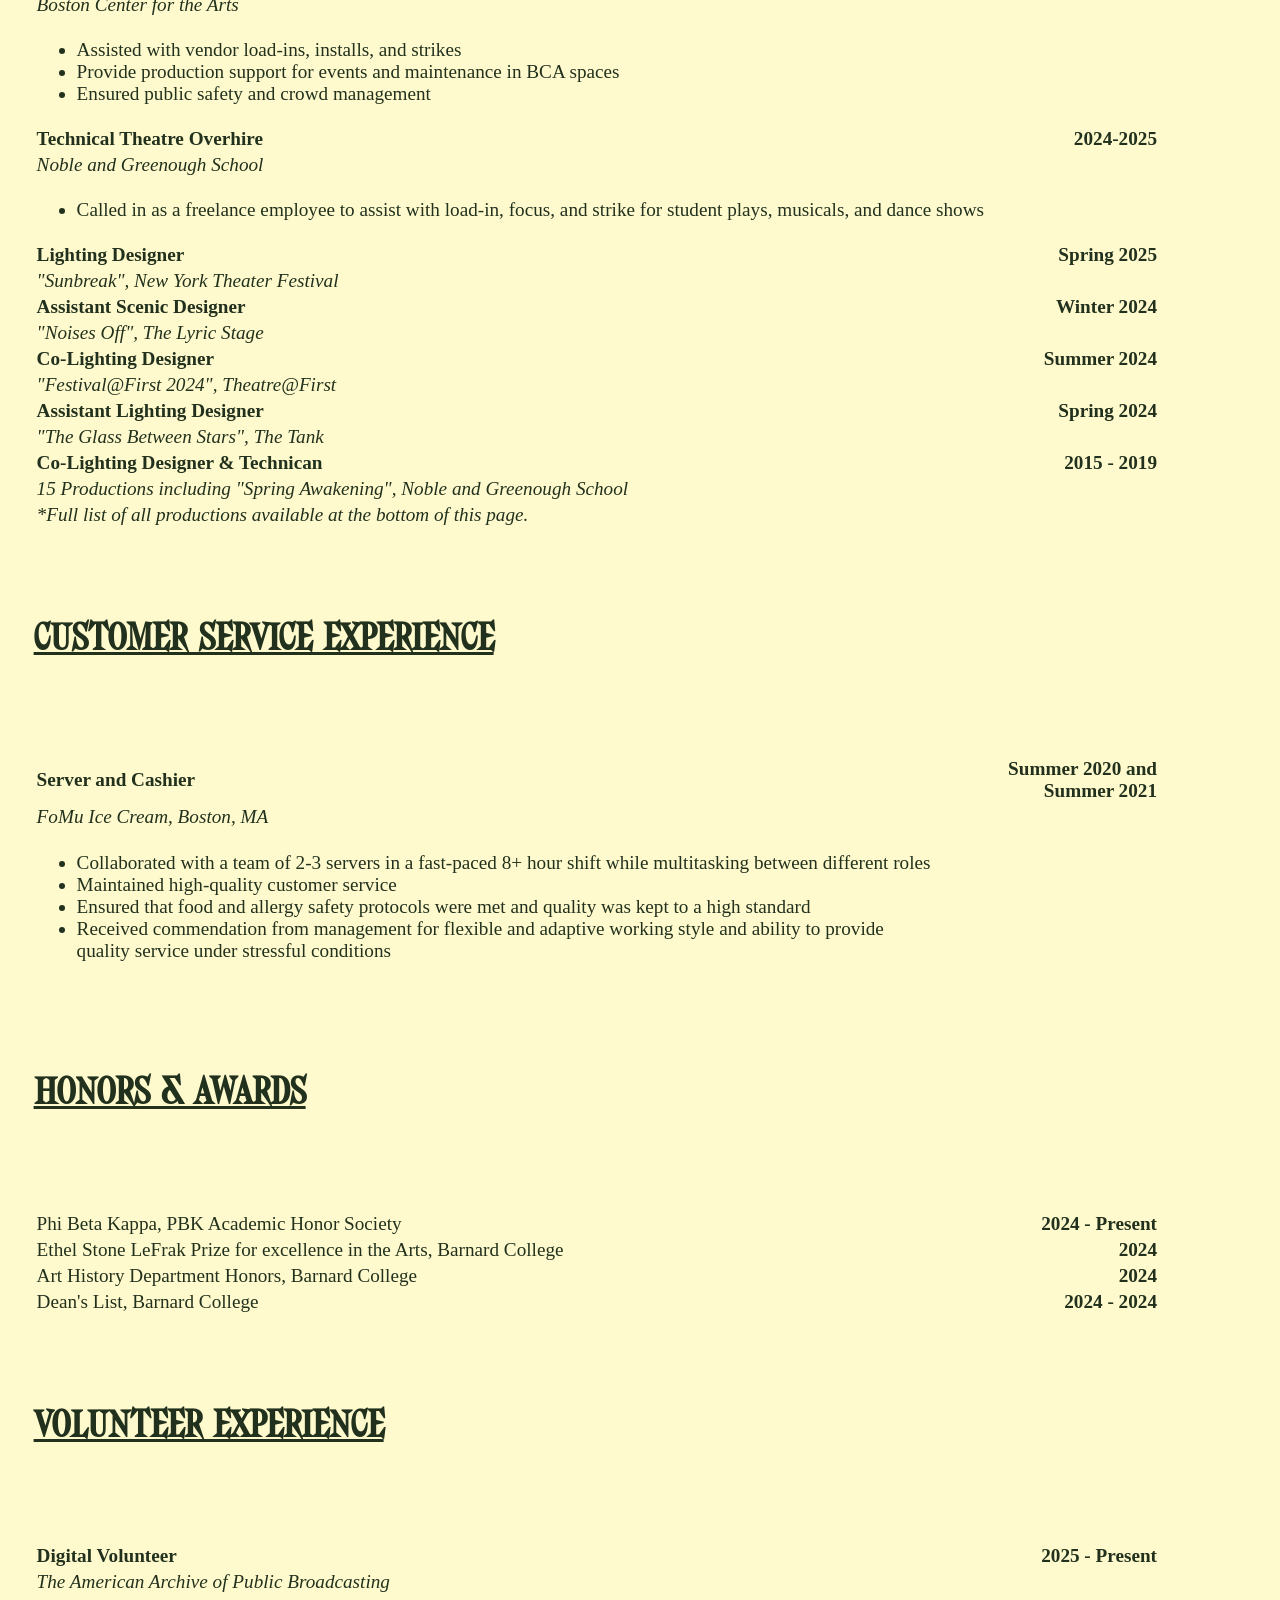
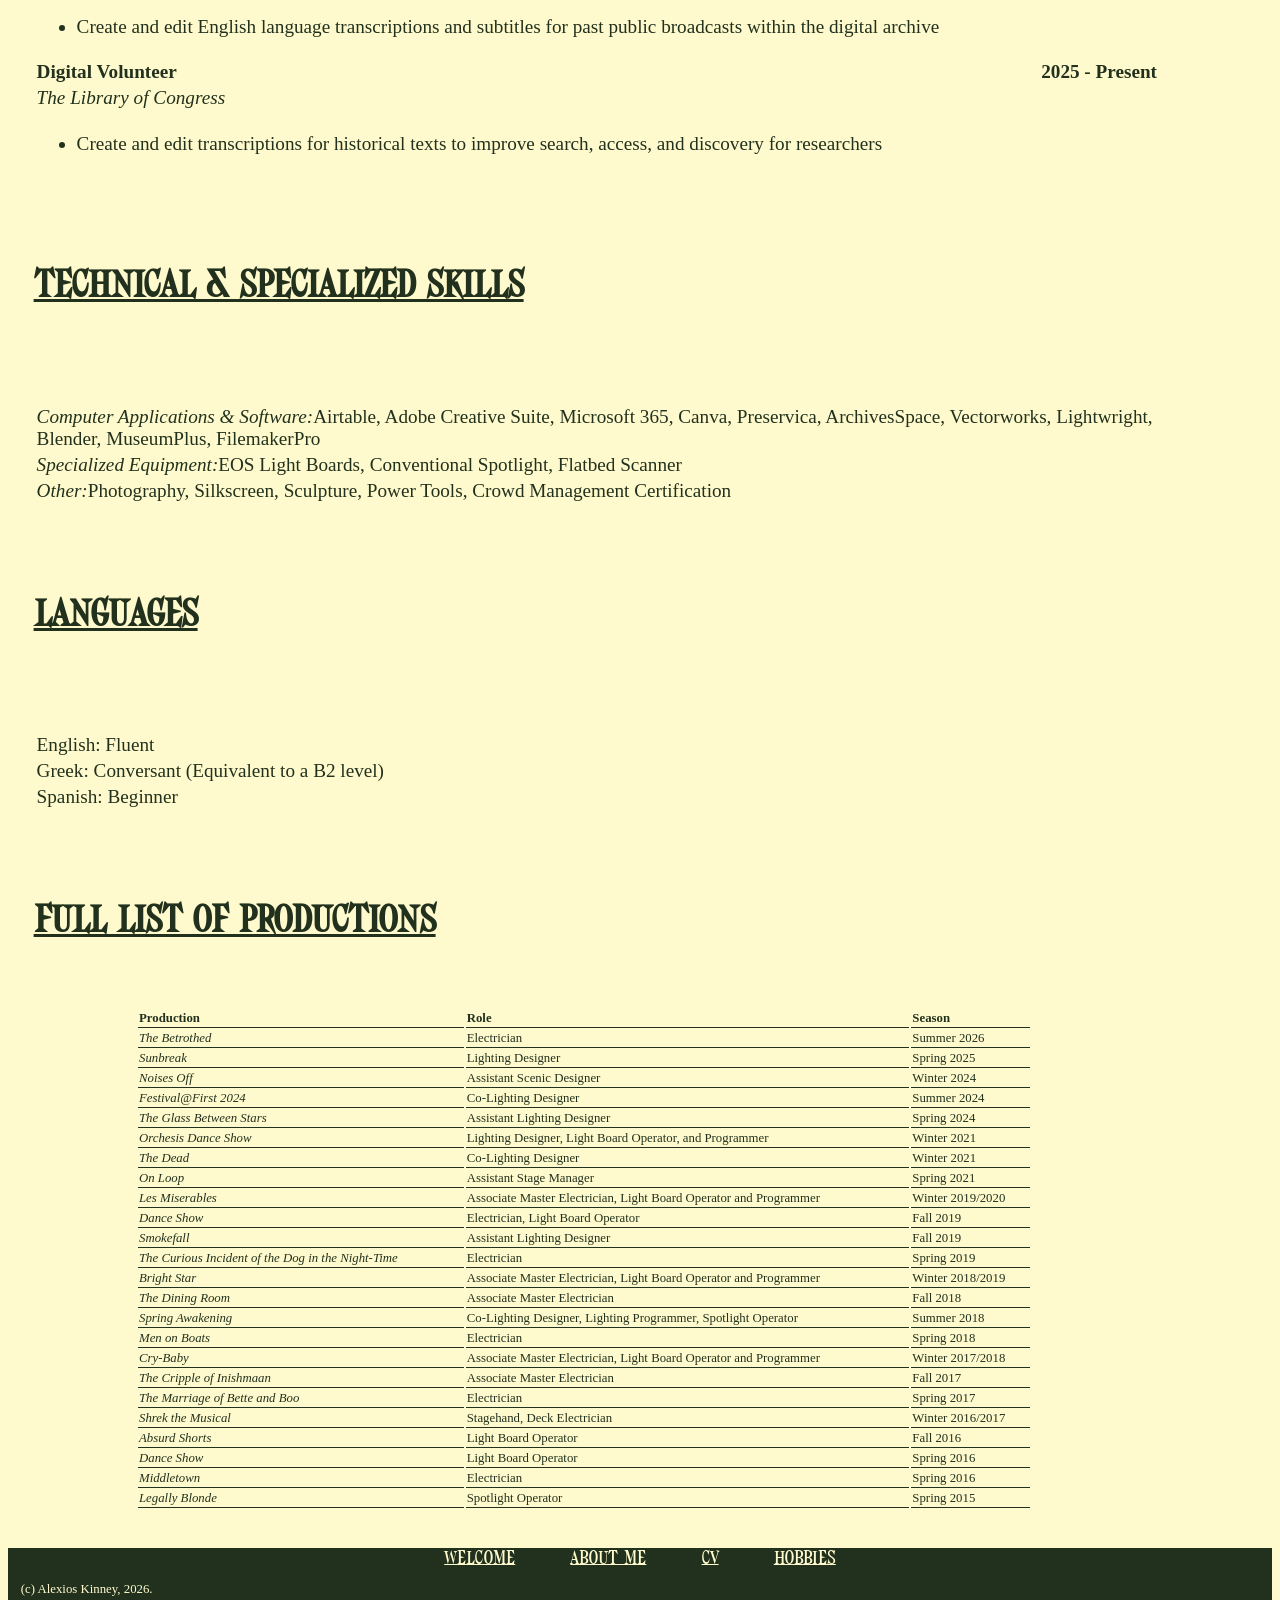
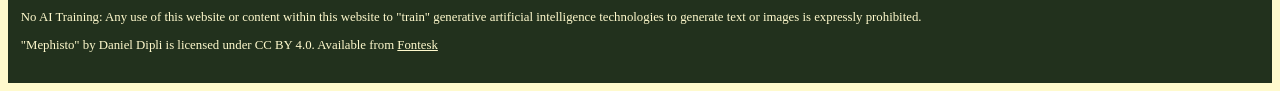
==== commit 5560722d: "Add files via upload" ====
--- a/cv.html
+++ b/cv.html
@@ -32,7 +32,7 @@
                         </tr>
                         <tr>
                             <!--Consulted W3Schools Website for Text Formatting: https://www.w3schools.com/html/html_formatting.asp-->
-                            <!--The tables were already getting to busy, I found it easier to include HTML formatting over CSS-->
+                            <!--Since I needed to differentiate between table rows by styling, I found it made sense in this instance to include HTML formatting over CSS-->
                             <td><strong>Master of Science in Library and Information Science</strong></td>
                             <td class="table-justify"><strong>Expected May 2028</strong></td>
                         </tr>
--- a/site_style.css
+++ b/site_style.css
@@ -2,7 +2,7 @@
             /* Consulted Mozilla Website for importing fonts: https://developer.mozilla.org/en-US/docs/Web/CSS/Reference/At-rules/@font-face */
             @font-face{
                 font-family: mephisto;
-                src:url('assets/Mephisto font/Mephisto.ttf');
+                src:url('assets/mephistofont/Mephisto.ttf');
             }
             #welcome{
                 background-image: url('assets/welcomebackground.jpg'); 
